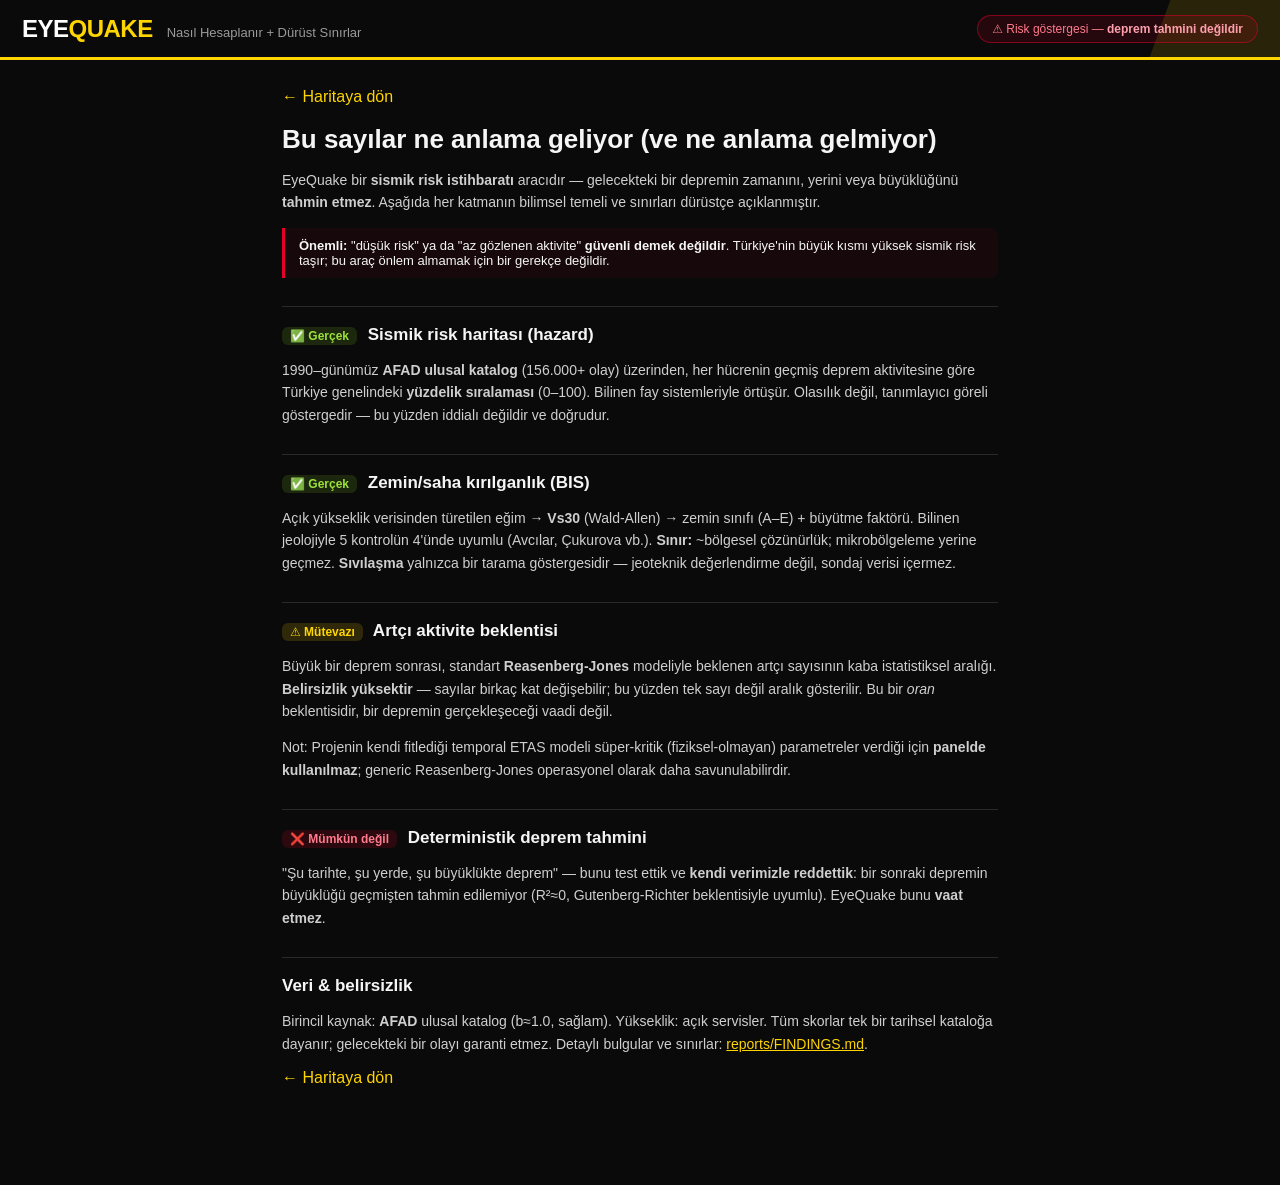
==== web/methodology.html @ 4fbab2bb "web: dürüstlük & güvenlik katmanı (Faz 1) — yanlış-güven önleme + model provenance Expert panel Fix " ====
<!DOCTYPE html>
<html lang="tr">
<head>
  <meta charset="UTF-8" />
  <meta name="viewport" content="width=device-width, initial-scale=1.0" />
  <title>EyeQuake — Nasıl Hesaplanır + Dürüst Sınırlar</title>
  <link rel="stylesheet" href="./style.css" />
  <style>
    .doc { max-width: 760px; margin: 0 auto; padding: 28px 22px 80px; color: var(--eq-text); }
    .doc h1 { font-size: 26px; margin: 0 0 6px; }
    .doc h2 { font-size: 17px; margin: 28px 0 8px; border-top: 1px solid #2a2a2a; padding-top: 18px; }
    .doc p, .doc li { color: #cfcfcf; font-size: 14px; line-height: 1.6; }
    .doc .tag { display: inline-block; font-size: 12px; font-weight: 700; padding: 2px 8px;
      border-radius: 6px; margin-right: 6px; }
    .ok { background: rgba(126,203,32,0.15); color: #9be23a; }
    .mid { background: rgba(255,213,0,0.15); color: var(--eq-yellow); }
    .no { background: rgba(229,0,43,0.15); color: #ff7a8c; }
    .doc a { color: var(--eq-yellow); }
    .back { display: inline-block; margin-bottom: 18px; color: var(--eq-yellow); text-decoration: none; }
    .warn { border-left: 3px solid var(--eq-red); padding: 10px 14px; background: rgba(229,0,43,0.06);
      font-size: 13px; border-radius: 0 8px 8px 0; margin: 12px 0; }
  </style>
</head>
<body>
  <header class="topbar">
    <div class="brand">
      <span class="logo">EYE<span class="logo-accent">QUAKE</span></span>
      <span class="tagline">Nasıl Hesaplanır + Dürüst Sınırlar</span>
    </div>
    <div class="disclaimer-pill">⚠ Risk göstergesi — <strong>deprem tahmini değildir</strong></div>
  </header>

  <main class="doc">
    <a class="back" href="./index.html">← Haritaya dön</a>
    <h1>Bu sayılar ne anlama geliyor (ve ne anlama gelmiyor)</h1>
    <p>EyeQuake bir <strong>sismik risk istihbaratı</strong> aracıdır — gelecekteki bir
       depremin zamanını, yerini veya büyüklüğünü <strong>tahmin etmez</strong>. Aşağıda her
       katmanın bilimsel temeli ve sınırları dürüstçe açıklanmıştır.</p>

    <div class="warn"><strong>Önemli:</strong> "düşük risk" ya da "az gözlenen aktivite"
       <strong>güvenli demek değildir</strong>. Türkiye'nin büyük kısmı yüksek sismik risk
       taşır; bu araç önlem almamak için bir gerekçe değildir.</div>

    <h2><span class="tag ok">✅ Gerçek</span> Sismik risk haritası (hazard)</h2>
    <p>1990–günümüz <strong>AFAD ulusal katalog</strong> (156.000+ olay) üzerinden, her
       hücrenin geçmiş deprem aktivitesine göre Türkiye genelindeki <strong>yüzdelik
       sıralaması</strong> (0–100). Bilinen fay sistemleriyle örtüşür. Olasılık değil,
       tanımlayıcı göreli göstergedir — bu yüzden iddialı değildir ve doğrudur.</p>

    <h2><span class="tag ok">✅ Gerçek</span> Zemin/saha kırılganlık (BIS)</h2>
    <p>Açık yükseklik verisinden türetilen eğim → <strong>Vs30</strong> (Wald-Allen) →
       zemin sınıfı (A–E) + büyütme faktörü. Bilinen jeolojiyle 5 kontrolün 4'ünde uyumlu
       (Avcılar, Çukurova vb.). <strong>Sınır:</strong> ~bölgesel çözünürlük; mikrobölgeleme
       yerine geçmez. <strong>Sıvılaşma</strong> yalnızca bir tarama göstergesidir —
       jeoteknik değerlendirme değil, sondaj verisi içermez.</p>

    <h2><span class="tag mid">⚠️ Mütevazı</span> Artçı aktivite beklentisi</h2>
    <p>Büyük bir deprem sonrası, standart <strong>Reasenberg-Jones</strong> modeliyle
       beklenen artçı sayısının kaba istatistiksel aralığı. <strong>Belirsizlik yüksektir</strong>
       — sayılar birkaç kat değişebilir; bu yüzden tek sayı değil aralık gösterilir. Bu bir
       <em>oran</em> beklentisidir, bir depremin gerçekleşeceği vaadi değil.</p>
    <p>Not: Projenin kendi fitlediği temporal ETAS modeli süper-kritik (fiziksel-olmayan)
       parametreler verdiği için <strong>panelde kullanılmaz</strong>; generic Reasenberg-Jones
       operasyonel olarak daha savunulabilirdir.</p>

    <h2><span class="tag no">❌ Mümkün değil</span> Deterministik deprem tahmini</h2>
    <p>"Şu tarihte, şu yerde, şu büyüklükte deprem" — bunu test ettik ve <strong>kendi verimizle
       reddettik</strong>: bir sonraki depremin büyüklüğü geçmişten tahmin edilemiyor (R²≈0,
       Gutenberg-Richter beklentisiyle uyumlu). EyeQuake bunu <strong>vaat etmez</strong>.</p>

    <h2>Veri & belirsizlik</h2>
    <p>Birincil kaynak: <strong>AFAD</strong> ulusal katalog (b≈1.0, sağlam). Yükseklik:
       açık servisler. Tüm skorlar tek bir tarihsel kataloğa dayanır; gelecekteki bir olayı
       garanti etmez. Detaylı bulgular ve sınırlar:
       <a href="https://github.com/Miraakbutnotded/Eyequake/blob/main/reports/FINDINGS.md"
          target="_blank">reports/FINDINGS.md</a>.</p>

    <a class="back" href="./index.html">← Haritaya dön</a>
  </main>
</body>
</html>
---- web/style.css ----
:root {
  --eq-yellow: #ffd500;
  --eq-black: #0a0a0a;
  --eq-ink: #161616;
  --eq-red: #e5002b;
  --eq-text: #f5f5f5;
  --eq-muted: #9a9a9a;
  --panel-w: 360px;
  --bar-h: 60px;
  --foot-h: 34px;
  font-family: "Inter", "Helvetica Neue", Arial, system-ui, sans-serif;
}

* { box-sizing: border-box; }
html, body { margin: 0; height: 100%; background: var(--eq-black); color: var(--eq-text); }

/* --- Top bar (siyah + sarı diyagonal aksan) --- */
.topbar {
  height: var(--bar-h);
  display: flex; align-items: center; justify-content: space-between;
  padding: 0 22px;
  background: var(--eq-black);
  border-bottom: 3px solid var(--eq-yellow);
  position: relative; overflow: hidden;
}
.topbar::after {
  content: ""; position: absolute; right: -40px; top: 0; bottom: 0; width: 160px;
  background: var(--eq-yellow); transform: skewX(-20deg); opacity: 0.12;
}
.brand { display: flex; align-items: baseline; gap: 14px; }
.logo { font-size: 24px; font-weight: 800; letter-spacing: -0.5px; color: #fff; }
.logo-accent { color: var(--eq-yellow); }
.tagline { font-size: 13px; color: var(--eq-muted); font-weight: 500; }
.disclaimer-pill {
  background: rgba(229, 0, 43, 0.12); color: #ff7a8c;
  border: 1px solid rgba(229, 0, 43, 0.5); border-radius: 999px;
  padding: 6px 14px; font-size: 12px; z-index: 1;
}
.disclaimer-pill strong { color: #ff9fad; }

/* --- Layout --- */
.layout { display: flex; height: calc(100% - var(--bar-h) - var(--foot-h)); }
#map { flex: 1; background: #1a1a1a; }

/* --- Panel --- */
.panel {
  width: var(--panel-w); background: var(--eq-ink);
  border-left: 1px solid #2a2a2a; padding: 22px; overflow-y: auto;
}
.panel-empty h2 { margin: 4px 0 12px; font-size: 20px; }
.panel-empty p { color: #cfcfcf; font-size: 14px; line-height: 1.55; }
.muted { color: var(--eq-muted) !important; }
.hidden { display: none; }

.score-block { text-align: center; margin-bottom: 22px; }
.score-label { font-size: 12px; text-transform: uppercase; letter-spacing: 1px; color: var(--eq-muted); }
.score-value { font-size: 64px; font-weight: 800; line-height: 1.05; margin: 4px 0; }
.score-bar { height: 8px; background: #2a2a2a; border-radius: 999px; overflow: hidden; }
.score-fill { height: 100%; width: 0; border-radius: 999px; transition: width 0.3s ease; }
.score-band { margin-top: 8px; font-weight: 700; font-size: 14px; }

.metrics { margin: 0; display: grid; gap: 1px; background: #2a2a2a;
  border: 1px solid #2a2a2a; border-radius: 10px; overflow: hidden; }
.metrics > div { display: flex; justify-content: space-between; align-items: center;
  background: var(--eq-ink); padding: 11px 14px; }
.metrics dt { color: var(--eq-muted); font-size: 13px; margin: 0; }
.metrics dd { margin: 0; font-weight: 700; font-size: 14px; }
.note { margin-top: 16px; font-size: 12px; color: var(--eq-muted); line-height: 1.5;
  border-left: 3px solid var(--eq-yellow); padding-left: 12px; }

/* --- Footer --- */
.bottombar {
  height: var(--foot-h); display: flex; align-items: center; justify-content: space-between;
  padding: 0 18px; font-size: 11.5px; color: var(--eq-muted);
  background: var(--eq-black); border-top: 1px solid #222;
}

/* --- Legend --- */
.legend {
  background: rgba(12,12,12,0.9); color: var(--eq-text); padding: 10px 12px;
  border-radius: 10px; border: 1px solid #333; font-size: 12px; line-height: 1.7;
}
.legend b { display: block; margin-bottom: 6px; font-size: 11px; letter-spacing: 0.5px;
  text-transform: uppercase; color: var(--eq-muted); }
.legend i { width: 14px; height: 14px; display: inline-block; margin-right: 8px;
  border-radius: 3px; vertical-align: -2px; }

.leaflet-popup-content-wrapper { background: var(--eq-ink); color: var(--eq-text);
  border: 1px solid var(--eq-yellow); }
.leaflet-popup-tip { background: var(--eq-yellow); }

/* --- Layer toggle button --- */
.layer-toggles { display: flex; gap: 8px; z-index: 1; }
.layer-btn {
  background: transparent; border: 1px solid #333; color: var(--eq-muted);
  border-radius: 999px; padding: 6px 14px; font-size: 12px; cursor: pointer;
  display: flex; align-items: center; gap: 7px; white-space: nowrap;
  transition: border-color 0.2s, color 0.2s;
}
.layer-btn:hover { border-color: var(--eq-yellow); color: var(--eq-text); }
.layer-btn.active { border-color: #7ecb20; color: var(--eq-text); }
.layer-btn:disabled { opacity: 0.5; cursor: default; }

/* --- Metrik seçici (BIS katmanları) --- */
.metric-group { display: flex; border: 1px solid #333; border-radius: 999px; overflow: hidden; }
.metric-btn {
  background: transparent; border: none; color: var(--eq-muted);
  padding: 6px 12px; font-size: 12px; cursor: pointer; white-space: nowrap;
  border-right: 1px solid #333; transition: background 0.15s, color 0.15s;
}
.metric-btn:last-child { border-right: none; }
.metric-btn:hover { color: var(--eq-text); }
.metric-btn.active { background: var(--eq-yellow); color: #000; font-weight: 700; }

.site-title {
  margin: 16px 0 8px; font-size: 11px; text-transform: uppercase; letter-spacing: 1px;
  color: var(--eq-muted); border-top: 1px solid #2a2a2a; padding-top: 14px;
}
.legend-note { font-size: 10px; color: var(--eq-muted); font-style: italic; }

.live-dot {
  width: 7px; height: 7px; border-radius: 50%; background: #7ecb20; flex-shrink: 0;
  animation: live-pulse 1.6s ease-in-out infinite;
}
@keyframes live-pulse {
  0%, 100% { opacity: 1; }
  50%       { opacity: 0.2; }
}

/* --- Recent event panel --- */
.event-header { display: flex; align-items: center; gap: 14px; margin-bottom: 18px; }
.event-mag    { font-size: 46px; font-weight: 800; line-height: 1; min-width: 80px; }
.event-info   { flex: 1; overflow: hidden; }
.event-place  { font-size: 13px; font-weight: 600; line-height: 1.35; margin-bottom: 3px; }
.event-time   { font-size: 12px; color: var(--eq-muted); }

/* --- ETAS forecast block --- */
.etas-block { margin-top: 18px; }
.etas-title {
  font-size: 11px; text-transform: uppercase; letter-spacing: 1px; color: var(--eq-muted);
  border-top: 1px solid #2a2a2a; padding-top: 14px; margin-bottom: 8px;
}
.etas-table { border: 1px solid #2a2a2a; border-radius: 8px; overflow: hidden; margin-bottom: 6px; }
.etas-row   { display: grid; grid-template-columns: 2fr 1fr 1fr 1fr; }
.etas-row + .etas-row { border-top: 1px solid #2a2a2a; }
.etas-row span { padding: 9px 10px; font-size: 13px; font-weight: 700; text-align: right; background: var(--eq-ink); }
.etas-row span:first-child { text-align: left; }
.etas-head span { background: #1d1d1d; font-size: 11px; font-weight: 500; color: var(--eq-muted); }
.etas-dim { color: var(--eq-muted) !important; font-weight: 500 !important; }
.etas-rem { color: var(--eq-yellow) !important; }

.etas-prog-wrap  { background: #2a2a2a; height: 4px; border-radius: 2px; margin: 4px 0 2px; }
.etas-prog-fill  { height: 100%; background: var(--eq-yellow); border-radius: 2px; }
.etas-prog-label { font-size: 11px; color: var(--eq-muted); text-align: right; margin-bottom: 4px; }
.etas-caption { font-size: 11px; color: var(--eq-muted); margin: 6px 0 2px; line-height: 1.4; }
.etas-details { font-size: 11px; color: var(--eq-muted); margin-top: 6px; line-height: 1.5; }
.etas-details summary { cursor: pointer; color: var(--eq-yellow); margin-bottom: 4px; }
.etas-details a, .note a { color: var(--eq-yellow); text-decoration: none; }
.etas-details a:hover, .note a:hover { text-decoration: underline; }

/* --- Back button --- */
.back-btn {
  margin-top: 18px; width: 100%; background: transparent;
  border: 1px solid #2a2a2a; color: var(--eq-muted);
  border-radius: 8px; padding: 9px; font-size: 13px; cursor: pointer;
  transition: border-color 0.2s, color 0.2s;
}
.back-btn:hover { border-color: var(--eq-yellow); color: var(--eq-text); }

@media (max-width: 760px) {
  .layout { flex-direction: column; }
  .panel { width: 100%; max-height: 42%; border-left: none; border-top: 1px solid #2a2a2a; }
  .tagline { display: none; }
  /* disclaimer afet-guvenlik icin mobilde de gorunur kalir (kompakt) */
  .disclaimer-pill { font-size: 10px; padding: 4px 9px; }
  .layer-btn { font-size: 11px; padding: 5px 10px; }
}
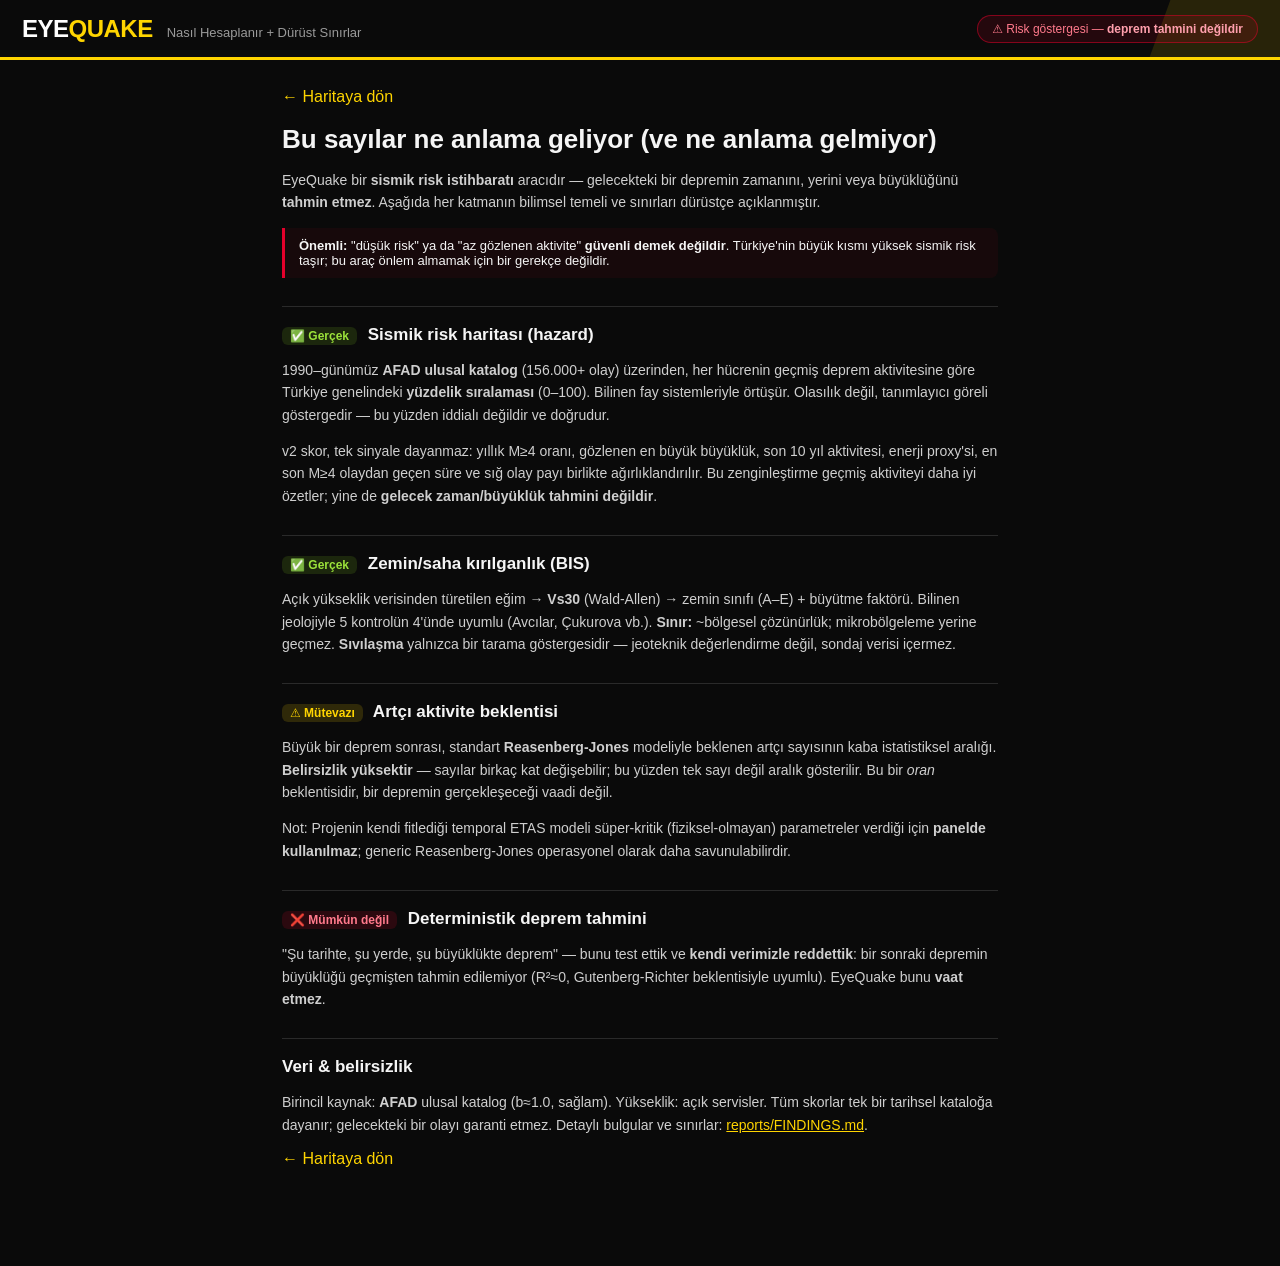
==== commit ecaf37a7: "feat: v2 AFAD multi-signal risk modeli (rate/mag/recent/energy/recency/shallow) Önceki session'larda" ====
--- a/web/methodology.html
+++ b/web/methodology.html
@@ -46,6 +46,10 @@
        hücrenin geçmiş deprem aktivitesine göre Türkiye genelindeki <strong>yüzdelik
        sıralaması</strong> (0–100). Bilinen fay sistemleriyle örtüşür. Olasılık değil,
        tanımlayıcı göreli göstergedir — bu yüzden iddialı değildir ve doğrudur.</p>
+    <p>v2 skor, tek sinyale dayanmaz: yıllık M≥4 oranı, gözlenen en büyük büyüklük,
+       son 10 yıl aktivitesi, enerji proxy'si, en son M≥4 olaydan geçen süre ve sığ
+       olay payı birlikte ağırlıklandırılır. Bu zenginleştirme geçmiş aktiviteyi daha
+       iyi özetler; yine de <strong>gelecek zaman/büyüklük tahmini değildir</strong>.</p>
 
     <h2><span class="tag ok">✅ Gerçek</span> Zemin/saha kırılganlık (BIS)</h2>
     <p>Açık yükseklik verisinden türetilen eğim → <strong>Vs30</strong> (Wald-Allen) →
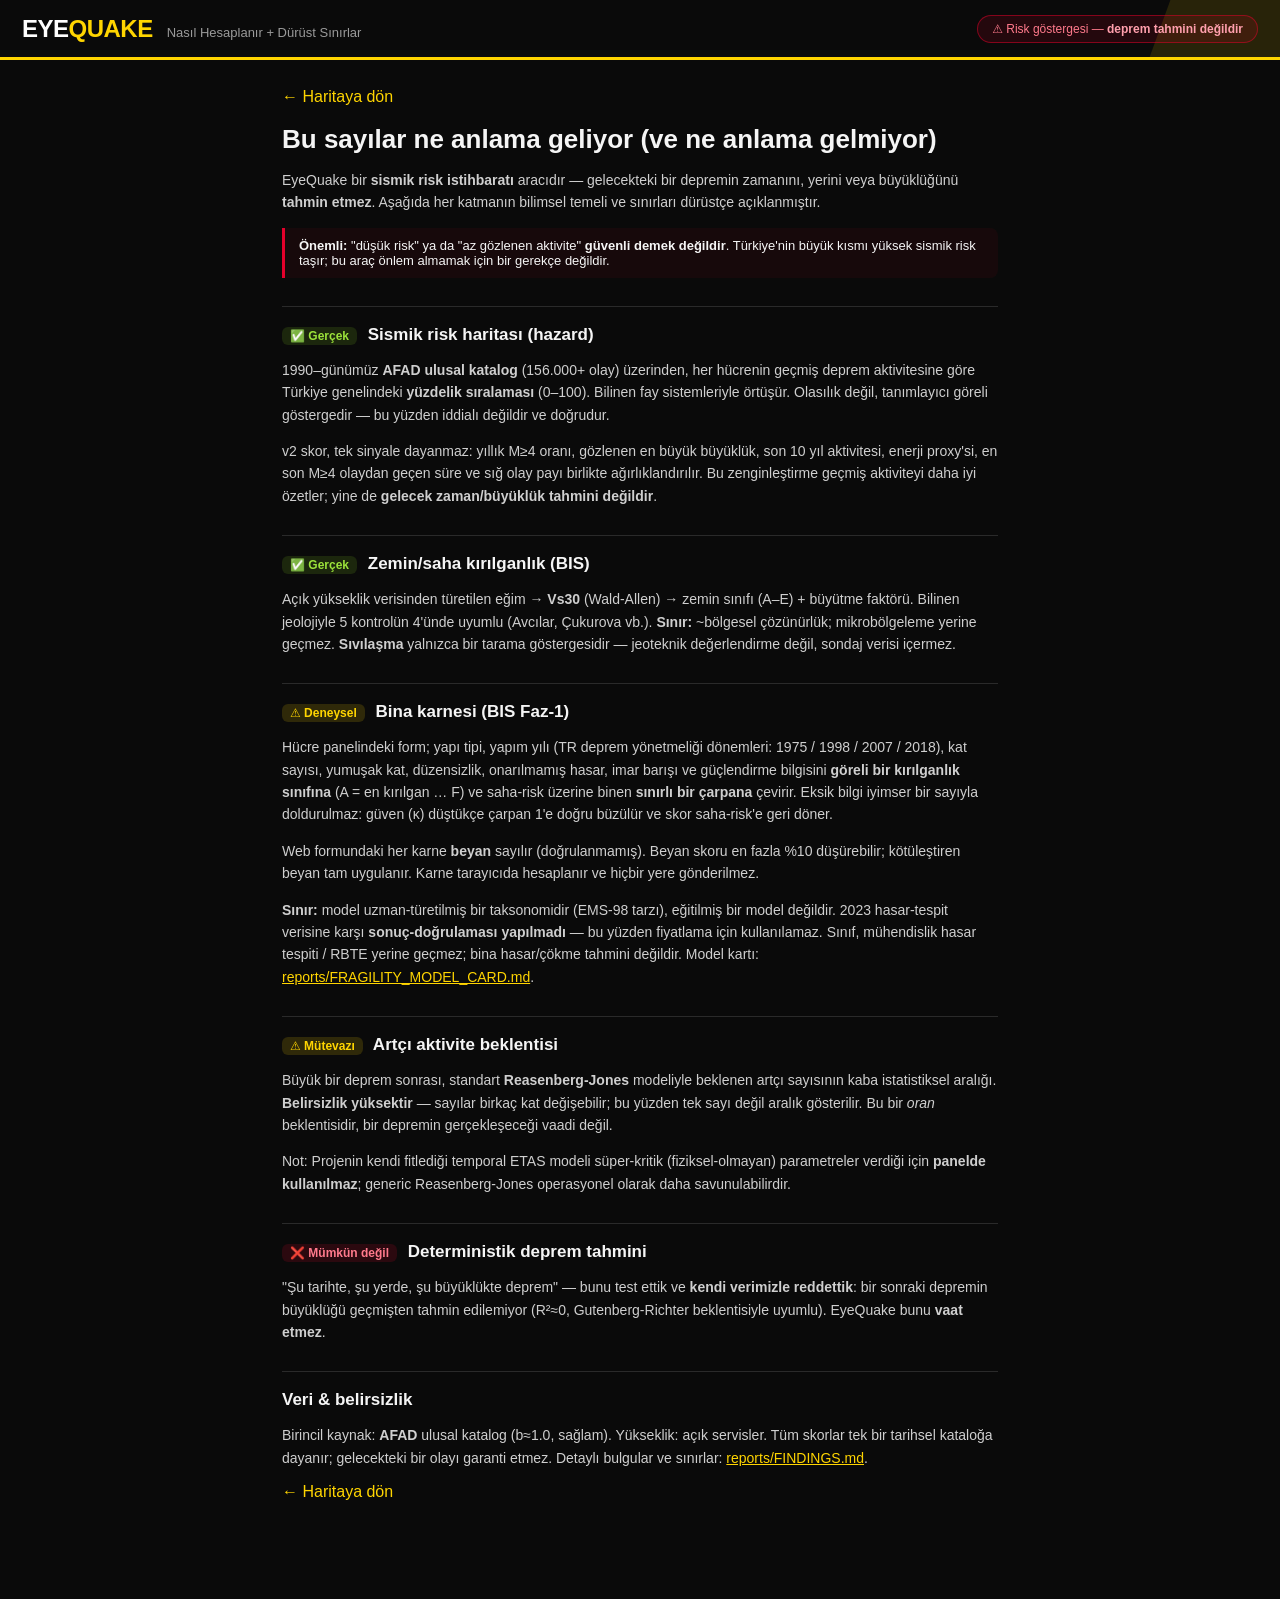
==== commit 4d623c73: "feat(web): bina karnesi formu — BIS Faz-1 tarayıcıda (frag-1.0.0) Hücre panelinde beyan bina karnesi" ====
--- a/web/methodology.html
+++ b/web/methodology.html
@@ -58,6 +58,23 @@
        yerine geçmez. <strong>Sıvılaşma</strong> yalnızca bir tarama göstergesidir —
        jeoteknik değerlendirme değil, sondaj verisi içermez.</p>
 
+    <h2><span class="tag mid">⚠️ Deneysel</span> Bina karnesi (BIS Faz-1)</h2>
+    <p>Hücre panelindeki form; yapı tipi, yapım yılı (TR deprem yönetmeliği dönemleri:
+       1975 / 1998 / 2007 / 2018), kat sayısı, yumuşak kat, düzensizlik, onarılmamış hasar,
+       imar barışı ve güçlendirme bilgisini <strong>göreli bir kırılganlık sınıfına</strong>
+       (A = en kırılgan … F) ve saha-risk üzerine binen <strong>sınırlı bir çarpana</strong>
+       çevirir. Eksik bilgi iyimser bir sayıyla doldurulmaz: güven (κ) düştükçe çarpan 1'e
+       doğru büzülür ve skor saha-risk'e geri döner.</p>
+    <p>Web formundaki her karne <strong>beyan</strong> sayılır (doğrulanmamış). Beyan skoru en
+       fazla %10 düşürebilir; kötüleştiren beyan tam uygulanır. Karne tarayıcıda hesaplanır ve
+       hiçbir yere gönderilmez.</p>
+    <p><strong>Sınır:</strong> model uzman-türetilmiş bir taksonomidir (EMS-98 tarzı), eğitilmiş
+       bir model değildir. 2023 hasar-tespit verisine karşı <strong>sonuç-doğrulaması yapılmadı</strong>
+       — bu yüzden fiyatlama için kullanılamaz. Sınıf, mühendislik hasar tespiti / RBTE yerine
+       geçmez; bina hasar/çökme tahmini değildir. Model kartı:
+       <a href="https://github.com/Miraakbutnotded/Eyequake/blob/main/reports/FRAGILITY_MODEL_CARD.md"
+          target="_blank">reports/FRAGILITY_MODEL_CARD.md</a>.</p>
+
     <h2><span class="tag mid">⚠️ Mütevazı</span> Artçı aktivite beklentisi</h2>
     <p>Büyük bir deprem sonrası, standart <strong>Reasenberg-Jones</strong> modeliyle
        beklenen artçı sayısının kaba istatistiksel aralığı. <strong>Belirsizlik yüksektir</strong>
--- a/web/style.css
+++ b/web/style.css
@@ -167,6 +167,37 @@
 }
 .back-btn:hover { border-color: var(--eq-yellow); color: var(--eq-text); }
 
+/* --- Bina karnesi (BIS Faz-1) --- */
+.bis-card { margin-top: 16px; border: 1px solid #2a2a2a; border-radius: 10px; padding: 0 14px; }
+.bis-card[open] { padding-bottom: 14px; }
+.bis-card summary {
+  cursor: pointer; padding: 12px 0; font-size: 13px; font-weight: 700; color: var(--eq-yellow);
+}
+.bis-tag {
+  margin-left: 6px; font-size: 10px; font-weight: 500; color: var(--eq-muted);
+  border: 1px solid #333; border-radius: 999px; padding: 1px 7px; vertical-align: 1px;
+}
+.bis-form { display: grid; grid-template-columns: 1fr 1fr; gap: 10px; }
+.bis-form label { display: flex; flex-direction: column; gap: 4px; font-size: 11px; color: var(--eq-muted); }
+.bis-wide { grid-column: 1 / -1; }
+.bis-form select, .bis-form input {
+  background: #0f0f0f; color: var(--eq-text); border: 1px solid #333; border-radius: 6px;
+  padding: 7px 8px; font-size: 13px; font-family: inherit; width: 100%;
+}
+.bis-form select:focus, .bis-form input:focus { outline: none; border-color: var(--eq-yellow); }
+.bis-form input:disabled { opacity: 0.4; }
+.bis-result { margin-top: 14px; }
+.bis-result .metrics > div { gap: 12px; }
+.bis-result .metrics dt { flex-shrink: 0; }
+.bis-result .metrics dd { text-align: right; font-size: 13px; }
+.bis-score { text-align: center; margin-bottom: 12px; }
+.bis-value { font-size: 44px; font-weight: 800; line-height: 1.1; }
+.bis-from { font-size: 12px; color: var(--eq-muted); }
+.bis-msg { font-size: 12px; color: #cfcfcf; line-height: 1.5; margin: 10px 0 0; }
+.bis-disclaimer { color: #ff9fad; }
+.bis-off { font-size: 12px; color: #ff9fad; margin: 0 0 4px; }
+.bis-errors { margin: 0; padding-left: 18px; font-size: 12px; color: #ff9fad; line-height: 1.6; }
+
 @media (max-width: 760px) {
   .layout { flex-direction: column; }
   .panel { width: 100%; max-height: 42%; border-left: none; border-top: 1px solid #2a2a2a; }
